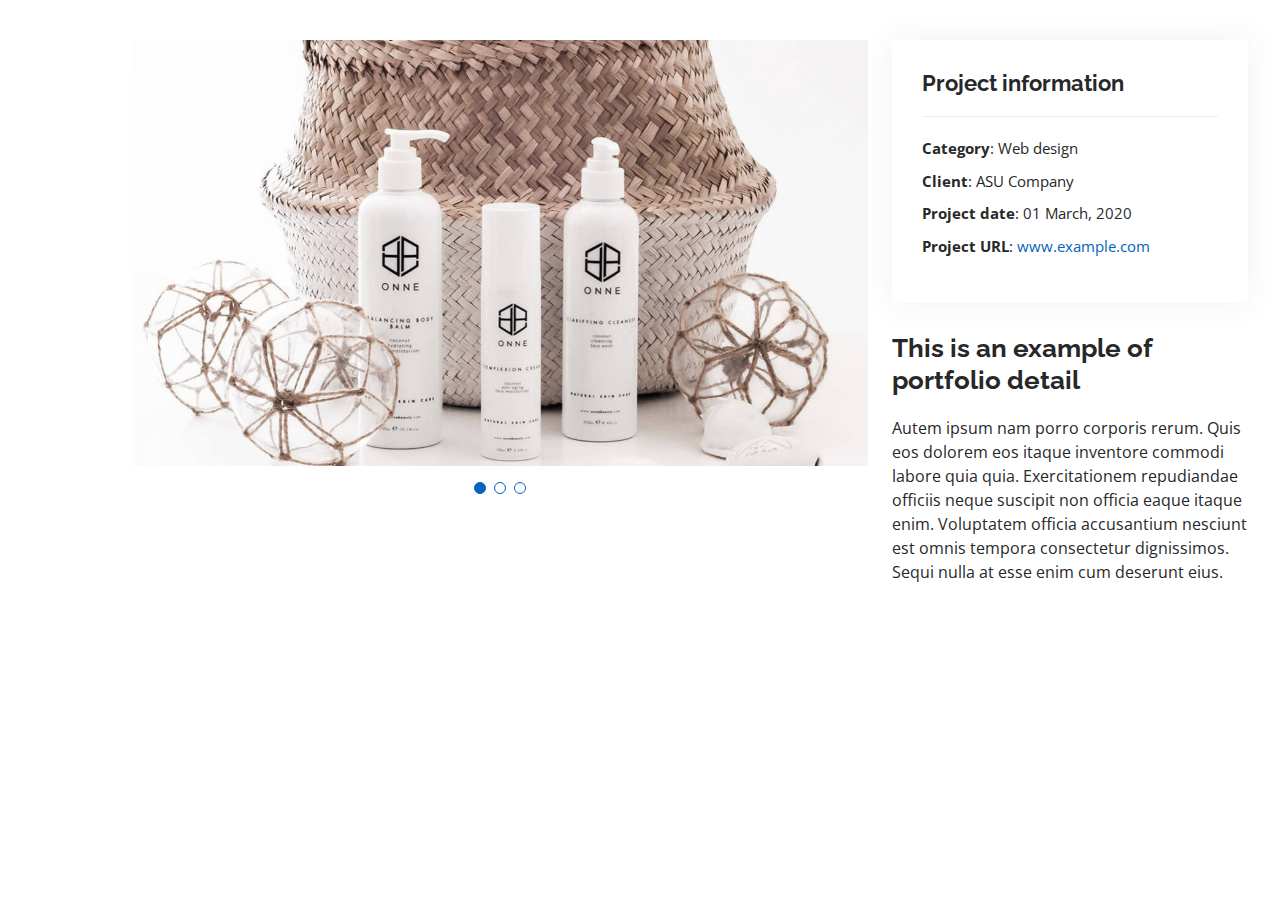
==== portfolio-details.html @ deb752d4 "first commit" ====
<!DOCTYPE html>
<html lang="en">

<head>
  <meta charset="utf-8">
  <meta content="width=device-width, initial-scale=1.0" name="viewport">

  <title>Portfolio Details - Personal Bootstrap Template</title>
  <meta content="" name="description">
  <meta content="" name="keywords">

  <!-- Favicons -->
  <link href="assets/img/favicon.png" rel="icon">
  <link href="assets/img/apple-touch-icon.png" rel="apple-touch-icon">

  <!-- Google Fonts -->
  <link href="https://fonts.googleapis.com/css?family=Open+Sans:300,300i,400,400i,600,600i,700,700i|Raleway:300,300i,400,400i,500,500i,600,600i,700,700i|Poppins:300,300i,400,400i,500,500i,600,600i,700,700i" rel="stylesheet">

  <!-- Vendor CSS Files -->
  <link href="assets/vendor/aos/aos.css" rel="stylesheet">
  <link href="assets/vendor/bootstrap/css/bootstrap.min.css" rel="stylesheet">
  <link href="assets/vendor/bootstrap-icons/bootstrap-icons.css" rel="stylesheet">
  <link href="assets/vendor/boxicons/css/boxicons.min.css" rel="stylesheet">
  <link href="assets/vendor/glightbox/css/glightbox.min.css" rel="stylesheet">
  <link href="assets/vendor/swiper/swiper-bundle.min.css" rel="stylesheet">

  <!-- Template Main CSS File -->
  <link href="assets/css/style.css" rel="stylesheet">

  <!-- =======================================================
  * Template Name: MyResume
  * Updated: Sep 18 2023 with Bootstrap v5.3.2
  * Template URL: https://bootstrapmade.com/free-html-bootstrap-template-my-resume/
  * Author: BootstrapMade.com
  * License: https://bootstrapmade.com/license/
  ======================================================== -->
</head>

<body>

  <main id="main">

    <!-- ======= Portfolio Details Section ======= -->
    <section id="portfolio-details" class="portfolio-details">
      <div class="container">

        <div class="row gy-4">

          <div class="col-lg-8">
            <div class="portfolio-details-slider swiper">
              <div class="swiper-wrapper align-items-center">

                <div class="swiper-slide">
                  <img src="assets/img/portfolio/portfolio-details-1.jpg" alt="">
                </div>

                <div class="swiper-slide">
                  <img src="assets/img/portfolio/portfolio-details-2.jpg" alt="">
                </div>

                <div class="swiper-slide">
                  <img src="assets/img/portfolio/portfolio-details-3.jpg" alt="">
                </div>

              </div>
              <div class="swiper-pagination"></div>
            </div>
          </div>

          <div class="col-lg-4">
            <div class="portfolio-info">
              <h3>Project information</h3>
              <ul>
                <li><strong>Category</strong>: Web design</li>
                <li><strong>Client</strong>: ASU Company</li>
                <li><strong>Project date</strong>: 01 March, 2020</li>
                <li><strong>Project URL</strong>: <a href="#">www.example.com</a></li>
              </ul>
            </div>
            <div class="portfolio-description">
              <h2>This is an example of portfolio detail</h2>
              <p>
                Autem ipsum nam porro corporis rerum. Quis eos dolorem eos itaque inventore commodi labore quia quia. Exercitationem repudiandae officiis neque suscipit non officia eaque itaque enim. Voluptatem officia accusantium nesciunt est omnis tempora consectetur dignissimos. Sequi nulla at esse enim cum deserunt eius.
              </p>
            </div>
          </div>

        </div>

      </div>
    </section><!-- End Portfolio Details Section -->

  </main><!-- End #main -->

  <div id="preloader"></div>
  <a href="#" class="back-to-top d-flex align-items-center justify-content-center"><i class="bi bi-arrow-up-short"></i></a>

  <!-- Vendor JS Files -->
  <script src="assets/vendor/purecounter/purecounter_vanilla.js"></script>
  <script src="assets/vendor/aos/aos.js"></script>
  <script src="assets/vendor/bootstrap/js/bootstrap.bundle.min.js"></script>
  <script src="assets/vendor/glightbox/js/glightbox.min.js"></script>
  <script src="assets/vendor/isotope-layout/isotope.pkgd.min.js"></script>
  <script src="assets/vendor/swiper/swiper-bundle.min.js"></script>
  <script src="assets/vendor/typed.js/typed.umd.js"></script>
  <script src="assets/vendor/waypoints/noframework.waypoints.js"></script>
  <script src="assets/vendor/php-email-form/validate.js"></script>

  <!-- Template Main JS File -->
  <script src="assets/js/main.js"></script>

</body>

</html>
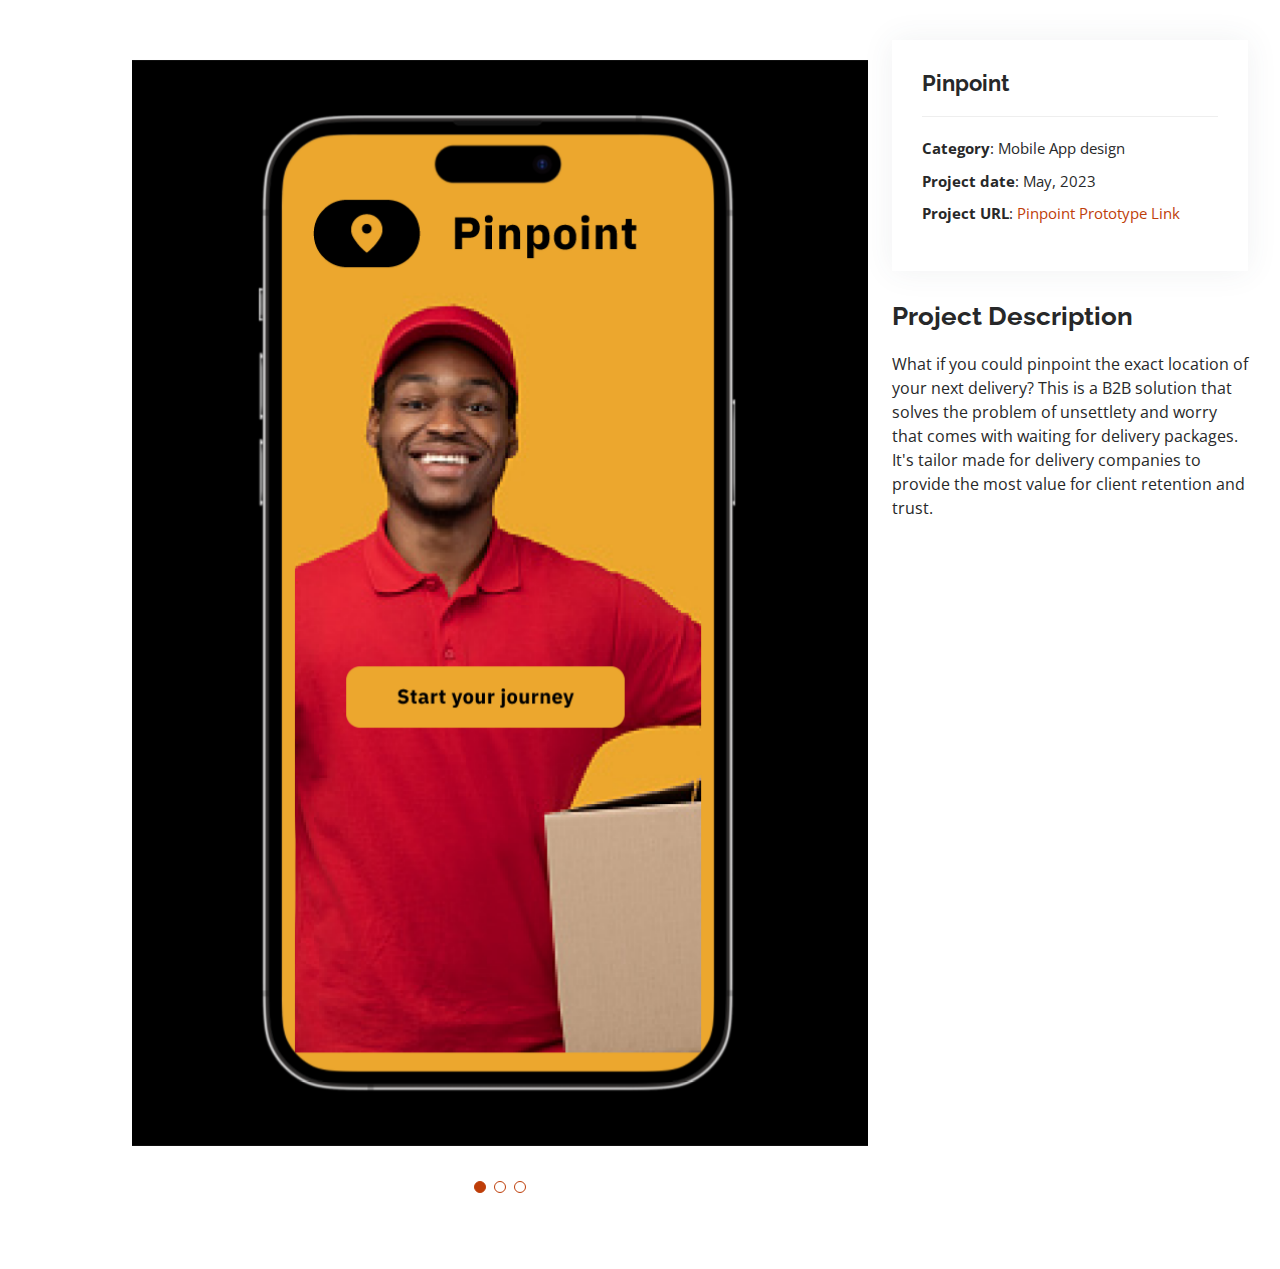
==== commit 5f9b4a89: "second commit" ====
--- a/portfolio-details.html
+++ b/portfolio-details.html
@@ -51,15 +51,15 @@
               <div class="swiper-wrapper align-items-center">
 
                 <div class="swiper-slide">
-                  <img src="assets/img/portfolio/portfolio-details-1.jpg" alt="">
-                </div>
+                  <img src="assets/img/pinpoint.png" alt="Onboarding">
+                </div>            
 
                 <div class="swiper-slide">
-                  <img src="assets/img/portfolio/portfolio-details-2.jpg" alt="">
-                </div>
-
+                  <img src="assets/img/point.png" alt="Customer Dashboard">
+                </div>    
+                
                 <div class="swiper-slide">
-                  <img src="assets/img/portfolio/portfolio-details-3.jpg" alt="">
+                  <img src="assets/img/pin.png" alt="Location of delivery">
                 </div>
 
               </div>
@@ -69,18 +69,20 @@
 
           <div class="col-lg-4">
             <div class="portfolio-info">
-              <h3>Project information</h3>
+              <h3>Pinpoint</h3>
               <ul>
-                <li><strong>Category</strong>: Web design</li>
-                <li><strong>Client</strong>: ASU Company</li>
-                <li><strong>Project date</strong>: 01 March, 2020</li>
-                <li><strong>Project URL</strong>: <a href="#">www.example.com</a></li>
+                <li><strong>Category</strong>: Mobile App design</li>
+                <!-- <li><strong>Client</strong>: ASU Company</li> -->
+                <li><strong>Project date</strong>: May, 2023</li>
+                <li><strong>Project URL</strong>: <a href="https://www.figma.com/proto/0A9jnDCteR4duzRXa0BNrv/My-Projects-(BGF)?node-id=1-2&scaling=scale-down&page-id=0%3A1&starting-point-node-id=1%3A2">Pinpoint Prototype Link</a></li>
               </ul>
             </div>
             <div class="portfolio-description">
-              <h2>This is an example of portfolio detail</h2>
+              <h2>Project Description</h2>
               <p>
-                Autem ipsum nam porro corporis rerum. Quis eos dolorem eos itaque inventore commodi labore quia quia. Exercitationem repudiandae officiis neque suscipit non officia eaque itaque enim. Voluptatem officia accusantium nesciunt est omnis tempora consectetur dignissimos. Sequi nulla at esse enim cum deserunt eius.
+                What if you could pinpoint the exact location of your next delivery? 
+                This is a B2B solution that solves the problem of unsettlety and worry that comes with waiting for delivery packages.
+                It's tailor made for delivery companies to provide the most value for client retention and trust.
               </p>
             </div>
           </div>
--- a/assets/css/style.css
+++ b/assets/css/style.css
@@ -8,12 +8,12 @@
 }
 
 a {
-  color: #0563bb;
+  color: #BE3E09;
   text-decoration: none;
 }
 
 a:hover {
-  color: #067ded;
+  color: #BE3E09;
   text-decoration: none;
 }
 
@@ -36,7 +36,7 @@
   right: 15px;
   bottom: 15px;
   z-index: 996;
-  background: #0563bb;
+  background: #BE3E09;
   width: 40px;
   height: 40px;
   border-radius: 50px;
@@ -50,7 +50,7 @@
 }
 
 .back-to-top:hover {
-  background: #0678e3;
+  background: #BE3E09;
   color: #fff;
 }
 
@@ -78,7 +78,7 @@
   position: fixed;
   top: calc(50% - 30px);
   left: calc(50% - 30px);
-  border: 6px solid #0563bb;
+  border: 6px solid #BE3E09;
   border-top-color: #fff;
   border-bottom-color: #fff;
   border-radius: 50%;
@@ -204,7 +204,7 @@
 .nav-menu .active:focus,
 .nav-menu li:hover>a {
   color: #fff;
-  background: #0563bb;
+  background: #BE3E09;
 }
 
 .nav-menu a:hover span,
@@ -258,7 +258,7 @@
 
 .mobile-nav-active .mobile-nav-toggle {
   color: #fff;
-  background-color: #0563bb;
+  background-color: #BE3E09;
 }
 
 /*--------------------------------------------------------------
@@ -267,16 +267,29 @@
 #hero {
   width: 100%;
   height: 100vh;
-  background: url("../img/hero-bg.jpg") top right no-repeat;
-  background-size: cover;
+  background: url("../img/Rectangle\ 27.png") top right no-repeat;
+  background-size: 100%;
+  background-position-y: -220px;
   position: relative;
 }
 
 @media (min-width: 992px) {
   #hero {
     padding-left: 160px;
-  }
-}
+    
+  }
+
+  
+}
+
+@media (max-width: 500px) {
+  #hero {
+    background-size: 140%;
+    background-position-y: 1%;
+    background-position-x: 100%;
+    position: relative;
+  }
+} 
 
 #hero:before {
   content: "";
@@ -290,7 +303,7 @@
 
 #hero h1 {
   margin: 0;
-  font-size: 64px;
+  font-size: 45px;
   font-weight: 700;
   line-height: 56px;
   color: #45505b;
@@ -304,7 +317,7 @@
 }
 
 #hero p span {
-  color: #0563bb;
+  color: #BE3E09;
   letter-spacing: 1px;
 }
 
@@ -322,7 +335,7 @@
 }
 
 #hero .social-links a:hover {
-  color: #0563bb;
+  color: #BE3E09;
 }
 
 @media (max-width: 992px) {
@@ -382,7 +395,7 @@
   display: block;
   width: 40px;
   height: 3px;
-  background: #0563bb;
+  background: #BE3E09;
   bottom: 0;
   left: calc(50% - 20px);
 }
@@ -418,7 +431,7 @@
 .about .content ul i {
   font-size: 16px;
   margin-right: 5px;
-  color: #0563bb;
+  color: #BE3E09;
   line-height: 0;
 }
 
@@ -426,10 +439,12 @@
   margin-bottom: 0;
 }
 
+
+
 /*--------------------------------------------------------------
 # Facts
 --------------------------------------------------------------*/
-.facts .count-box {
+/* .facts .count-box {
   padding: 30px 30px 25px 30px;
   margin-top: 30px;
   width: 100%;
@@ -444,7 +459,7 @@
   left: 50%;
   transform: translateX(-50%);
   font-size: 24px;
-  background: #0563bb;
+  background: #BE3E09;
   color: #fff;
   border-radius: 50px;
   display: inline-flex;
@@ -466,10 +481,10 @@
   margin: 0;
   font-family: "Raleway", sans-serif;
   font-size: 14px;
-}
-
-/*--------------------------------------------------------------
-# Akills
+} */
+
+/*--------------------------------------------------------------
+# Skills
 --------------------------------------------------------------*/
 .skills .progress {
   height: 60px;
@@ -501,7 +516,7 @@
   width: 1px;
   height: 10px;
   transition: 0.9s;
-  background-color: #0563bb;
+  background-color: #BE3E09;
 }
 
 /*--------------------------------------------------------------
@@ -518,7 +533,7 @@
 .resume .resume-item {
   padding: 0 0 20px 20px;
   margin-top: -2px;
-  border-left: 2px solid #0563bb;
+  border-left: 2px solid #BE3E09;
   position: relative;
 }
 
@@ -528,7 +543,7 @@
   font-weight: 600;
   text-transform: uppercase;
   font-family: "Poppins", sans-serif;
-  color: #0563bb;
+  color: #BE3E09;
   margin-bottom: 10px;
 }
 
@@ -562,7 +577,7 @@
   left: -9px;
   top: 0;
   background: #fff;
-  border: 2px solid #0563bb;
+  border: 2px solid #BE3E09;
 }
 
 /*--------------------------------------------------------------
@@ -597,7 +612,7 @@
 
 .portfolio #portfolio-flters li:hover,
 .portfolio #portfolio-flters li.filter-active {
-  color: #0563bb;
+  color: #BE3E09;
 }
 
 .portfolio #portfolio-flters li:last-child {
@@ -697,7 +712,7 @@
 }
 
 .portfolio .portfolio-wrap .portfolio-links a:hover {
-  color: #148af9;
+  color: #BE3E09;
 }
 
 .portfolio .portfolio-wrap:hover::before {
@@ -743,11 +758,11 @@
   height: 12px;
   background-color: #fff;
   opacity: 1;
-  border: 1px solid #0563bb;
+  border: 1px solid #BE3E09;
 }
 
 .portfolio-details .portfolio-details-slider .swiper-pagination .swiper-pagination-bullet-active {
-  background-color: #0563bb;
+  background-color: #BE3E09;
 }
 
 .portfolio-details .portfolio-info {
@@ -849,7 +864,7 @@
 }
 
 .services .iconbox-blue i {
-  color: #47aeff;
+  color: #BE3E09;
 }
 
 .services .iconbox-blue:hover .icon i {
@@ -857,15 +872,15 @@
 }
 
 .services .iconbox-blue:hover .icon path {
-  fill: #47aeff;
+  fill: #BE3E09;
 }
 
 .services .iconbox-orange i {
-  color: #ffa76e;
+  color: #BE3E09
 }
 
 .services .iconbox-orange:hover .icon i {
-  color: #fff;
+  color: #BE3E09;
 }
 
 .services .iconbox-orange:hover .icon path {
@@ -958,7 +973,7 @@
 
 .testimonials .testimonial-item .quote-icon-left,
 .testimonials .testimonial-item .quote-icon-right {
-  color: #90c8fc;
+  color: #BE3E09;
   font-size: 26px;
 }
 
@@ -990,11 +1005,11 @@
   height: 12px;
   background-color: #fff;
   opacity: 1;
-  border: 1px solid #0563bb;
+  border: 1px solid #BE3E09;
 }
 
 .testimonials .swiper-pagination .swiper-pagination-bullet-active {
-  background-color: #0563bb;
+  background-color: #BE3E09;
 }
 
 @media (min-width: 992px) {
@@ -1048,7 +1063,7 @@
 .contact .info .email:hover i,
 .contact .info .address:hover i,
 .contact .info .phone:hover i {
-  background: #0563bb;
+  background: #BE3E09;
   color: #fff;
 }
 
@@ -1097,7 +1112,7 @@
   width: 24px;
   height: 24px;
   margin: 0 10px -6px 0;
-  border: 3px solid #18d26e;
+  border: 3px solid #BE3E09;
   border-top-color: #eee;
   animation: animate-loading 1s linear infinite;
 }
@@ -1119,7 +1134,7 @@
 }
 
 .contact .php-email-form button[type=submit] {
-  background: #0563bb;
+  background: #BE3E09;
   border: 0;
   padding: 10px 35px;
   color: #fff;
@@ -1128,7 +1143,7 @@
 }
 
 .contact .php-email-form button[type=submit]:hover {
-  background: #0678e3;
+  background: #BE3E09;
 }
 
 @keyframes animate-loading {
@@ -1175,7 +1190,7 @@
 #footer .social-links a {
   font-size: 18px;
   display: inline-block;
-  background: #0563bb;
+  background: #BE3E09;
   color: #fff;
   line-height: 1;
   padding: 8px 0;
@@ -1188,7 +1203,7 @@
 }
 
 #footer .social-links a:hover {
-  background: #0678e3;
+  background: #BE3E09;
   color: #fff;
   text-decoration: none;
 }
